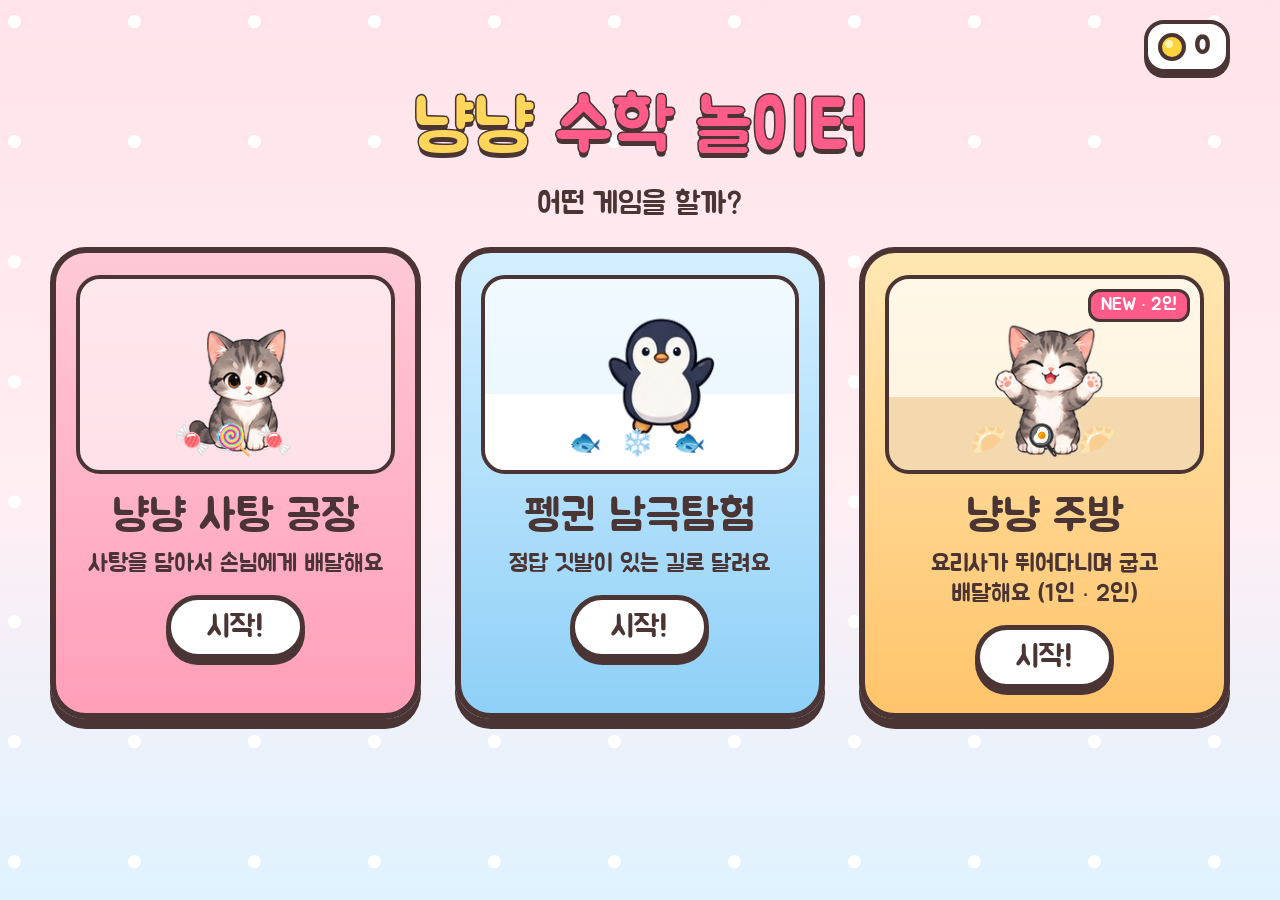
==== index.html @ a88ead6b "냥냥 주방: 요리사가 걸어 다니며 굽고 배달하는 실시간 주방으로 개편 - canvas 장면: 손님이 문으로 들어와 계산대에 앉아 말풍선으로 주문 → 먹고 나감 - 요리사(1P 냥이" ====
<!doctype html>
<html lang="ko">
<head>
  <meta charset="utf-8">
  <meta name="viewport" content="width=device-width, initial-scale=1, minimum-scale=1, maximum-scale=1, user-scalable=no, viewport-fit=cover">
  <meta name="theme-color" content="#ffe3ea">
  <meta name="apple-mobile-web-app-capable" content="yes">
  <title>냥냥 수학 놀이터</title>
  <link rel="preconnect" href="https://fonts.googleapis.com">
  <link rel="preconnect" href="https://fonts.gstatic.com" crossorigin>
  <link href="https://fonts.googleapis.com/css2?family=Jua&display=swap" rel="stylesheet">
  <style>
    :root {
      --ink: #4a3434;
      --pink: #ff8fab;
      --sky: #7cc8f8;
      --lemon: #ffd65c;
      --cream: #fff8ef;
      --font: 'Jua', 'Apple SD Gothic Neo', 'Malgun Gothic', 'Noto Sans KR', sans-serif;
    }
    * { box-sizing: border-box; -webkit-tap-highlight-color: transparent; }
    html { -webkit-text-size-adjust: 100%; text-size-adjust: 100%; }
    body {
      margin: 0;
      min-height: 100vh;
      min-height: 100dvh;
      font-family: var(--font);
      color: var(--ink);
      background:
        radial-gradient(circle at 12% 18%, #fff 0 6px, transparent 7px) 0 0 / 120px 120px,
        linear-gradient(180deg, #ffe3ea 0%, #ffeef3 55%, #dff3ff 100%);
      display: flex;
      flex-direction: column;
      align-items: center;
      padding: max(20px, env(safe-area-inset-top)) max(16px, env(safe-area-inset-right)) max(24px, env(safe-area-inset-bottom)) max(16px, env(safe-area-inset-left));
      user-select: none;
      -webkit-user-select: none;
    }
    header { width: min(1180px, 100%); display: flex; align-items: center; justify-content: flex-end; }
    .coins {
      display: inline-flex; align-items: center; gap: 8px;
      background: #fff; border: 4px solid var(--ink); border-radius: 20px;
      box-shadow: 0 5px 0 var(--ink);
      padding: 6px 16px 6px 10px; font-size: 26px;
    }
    .coin { width: 28px; height: 28px; border-radius: 50%; border: 4px solid var(--ink);
      background: radial-gradient(circle at 35% 35%, #fff4b0 0 22%, #ffd23f 23% 100%); }
    h1 {
      margin: 10px 0 2px;
      font-size: clamp(40px, 9vw, 72px);
      font-weight: normal;
      color: #ff5c8a;
      -webkit-text-stroke: 3px var(--ink);
      paint-order: stroke fill;
      text-shadow: 0 5px 0 var(--ink);
      text-align: center;
      text-wrap: balance;
    }
    h1 span { color: var(--lemon); }
    .sub { font-size: clamp(20px, 4.5vw, 30px); margin: 10px 0 24px; text-align: center; }
    .cards {
      width: min(1180px, 100%);
      display: grid;
      grid-template-columns: repeat(auto-fit, minmax(min(100%, 300px), 1fr));
      gap: clamp(18px, 4vw, 34px);
    }
    .card {
      display: flex; flex-direction: column; align-items: center;
      text-decoration: none; color: var(--ink);
      border: 6px solid var(--ink);
      border-radius: 36px;
      box-shadow: 0 10px 0 var(--ink);
      padding: 22px 20px 24px;
      transition: transform .08s, box-shadow .08s;
      min-width: 0;
    }
    .card:active { transform: translateY(8px); box-shadow: 0 2px 0 var(--ink); }
    .card:focus-visible { outline: 5px solid #fff; outline-offset: 4px; }
    .card.candy { background: linear-gradient(180deg, #ffc9d6, #ff9fb8); }
    .card.penguin { background: linear-gradient(180deg, #d4efff, #8fd0f7); }
    .card.kitchen { background: linear-gradient(180deg, #ffe7b3, #ffc46b); }
    .art {
      width: 100%; max-width: 320px; aspect-ratio: 16 / 10;
      background: rgba(255, 255, 255, .6);
      border: 4px solid var(--ink); border-radius: 24px;
      display: grid; place-items: center;
      overflow: hidden;
      position: relative;
    }
    .cat {
      width: 149px; height: 163px;   /* 시트 165×181 칸(앉은 모습, 2행 0번)을 0.9배 */
      background: url(assets/sprites/cat.png?v=8) 0 -163px / 891px 652px no-repeat;
      animation: bob 1.6s ease-in-out infinite;
    }
    .candies { position: absolute; inset: auto 0 10px; text-align: center; font-size: 30px; letter-spacing: 4px; }
    .card h2 { margin: 16px 0 4px; font-size: clamp(32px, 7vw, 44px); font-weight: normal; text-align: center; }
    .card p { margin: 0; font-size: clamp(18px, 4vw, 24px); text-align: center; text-wrap: balance; word-break: keep-all; }
    .play {
      margin-top: 16px;
      background: #fff; border: 5px solid var(--ink); border-radius: 999px;
      box-shadow: 0 6px 0 var(--ink);
      padding: 8px 36px; font-size: 30px;
    }
    .peng {
      width: 158px; height: 157px;   /* 펭귄 시트 166×165 칸(정면 만세, 2행 0번)을 0.95배 */
      background: url(assets/sprites/penguin.png?v=8) 0 -157px / 946px 941px no-repeat;
      animation: bob 1s ease-in-out infinite;
    }
    .snow { position: absolute; inset: auto 0 10px; text-align: center; font-size: 26px; letter-spacing: 6px; }
    .card.penguin .art { background: linear-gradient(180deg, rgba(255,255,255,.7) 60%, #ffffff 60%); }
    .chef-cat {
      width: 149px; height: 163px;   /* 고양이 시트 만세(3행 3번)를 0.9배 */
      background: url(assets/sprites/cat.png?v=8) -445.5px -325.8px / 891px 652px no-repeat;
      animation: bob 1.2s ease-in-out infinite;
    }
    .dumplings { position: absolute; inset: auto 0 10px; text-align: center; font-size: 30px; letter-spacing: 4px; }
    .card.kitchen .art { background: linear-gradient(180deg, rgba(255,255,255,.7) 62%, #f3d9ad 62%); }
    .new { position: absolute; top: 10px; right: 10px; background: #ff5c8a; color: #fff; border: 3px solid var(--ink); border-radius: 12px; padding: 2px 10px; font-size: 18px; }
    @keyframes bob { 50% { transform: translateY(-8px); } }
    @media (prefers-reduced-motion: reduce) { .cat, .peng, .chef-cat { animation: none; } }
  </style>
</head>
<body>
  <header>
    <div class="coins" aria-label="모은 코인"><span class="coin"></span><b id="coin-count">0</b></div>
  </header>
  <h1><span>냥냥</span> 수학 놀이터</h1>
  <p class="sub">어떤 게임을 할까?</p>

  <main class="cards">
    <a class="card candy" href="candy.html">
      <div class="art"><div class="cat" role="img" aria-label="고양이 냥이"></div><div class="candies">🍬🍭🍬</div></div>
      <h2>냥냥 사탕 공장</h2>
      <p>사탕을 담아서 손님에게 배달해요</p>
      <span class="play">시작!</span>
    </a>

    <a class="card penguin" href="penguin.html">
      <div class="art">
        <div class="peng" role="img" aria-label="만세하는 펭귄"></div>
        <div class="snow">🐟 ❄️ 🐟</div>
      </div>
      <h2>펭귄 남극탐험</h2>
      <p>정답 깃발이 있는 길로 달려요</p>
      <span class="play">시작!</span>
    </a>

    <a class="card kitchen" href="kitchen.html">
      <div class="art">
        <div class="chef-cat" role="img" aria-label="신난 고양이 요리사"></div>
        <div class="dumplings">🥟 🍳 🥟</div>
        <span class="new">NEW · 2인</span>
      </div>
      <h2>냥냥 주방</h2>
      <p>요리사가 뛰어다니며 굽고 배달해요 (1인 · 2인)</p>
      <span class="play">시작!</span>
    </a>
  </main>

  <script>
    try { document.getElementById('coin-count').textContent = JSON.parse(localStorage.getItem('nyang.coins')) || 0; } catch (e) { /* 저장소 없음 */ }
  </script>
</body>
</html>
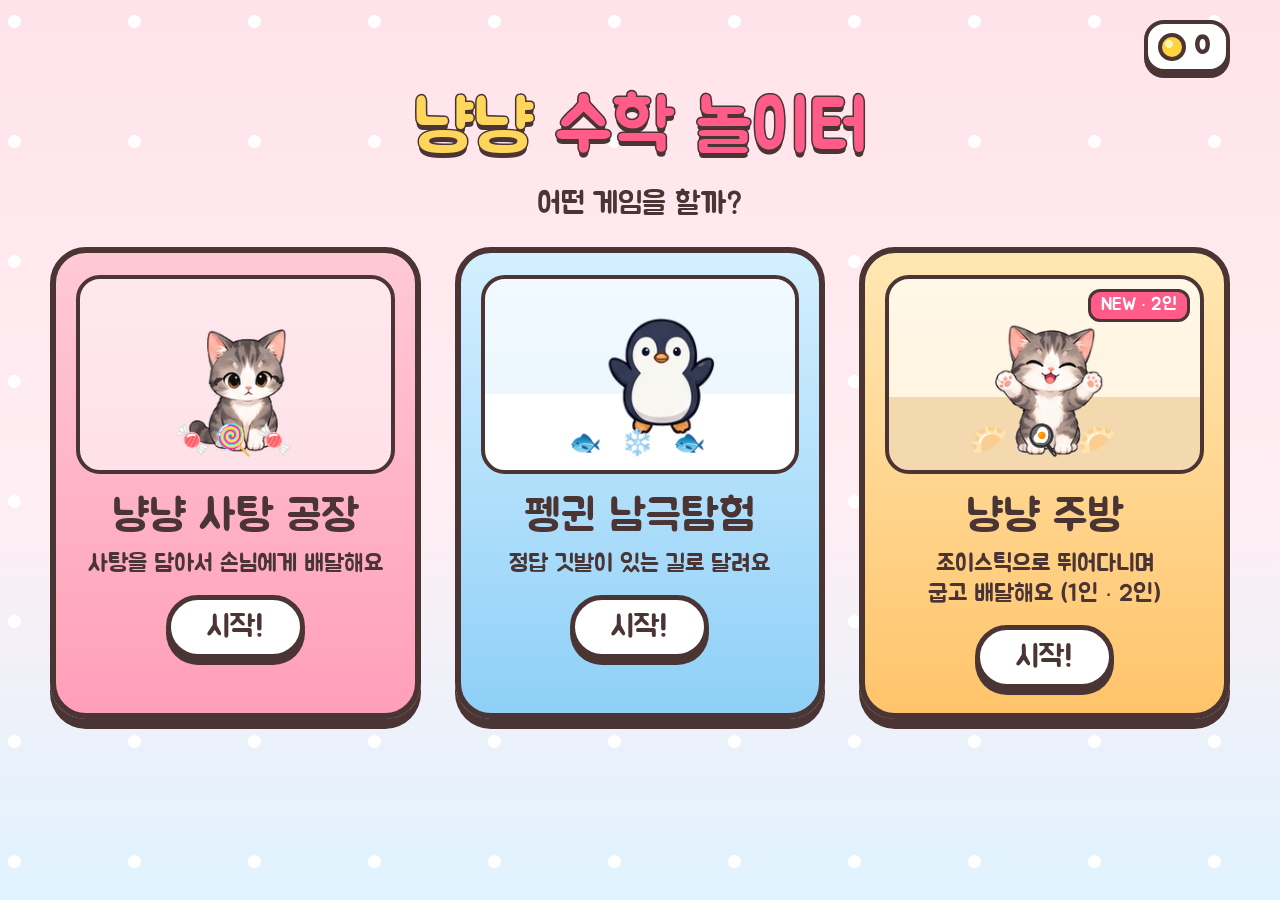
==== commit 1c9a688f: "냥냥 주방: 떠다니는 조이스틱으로 이동, 가까이 가야 누를 수 있게 - 화면 아무 곳이나 꾹 누르면 그 자리에 조이스틱 → 밀면 요리사가 걷고(많이 밀수록 빠르게), 떼면 사라짐 " ====
--- a/index.html
+++ b/index.html
@@ -152,7 +152,7 @@
         <span class="new">NEW · 2인</span>
       </div>
       <h2>냥냥 주방</h2>
-      <p>요리사가 뛰어다니며 굽고 배달해요 (1인 · 2인)</p>
+      <p>조이스틱으로 뛰어다니며 굽고 배달해요 (1인 · 2인)</p>
       <span class="play">시작!</span>
     </a>
   </main>
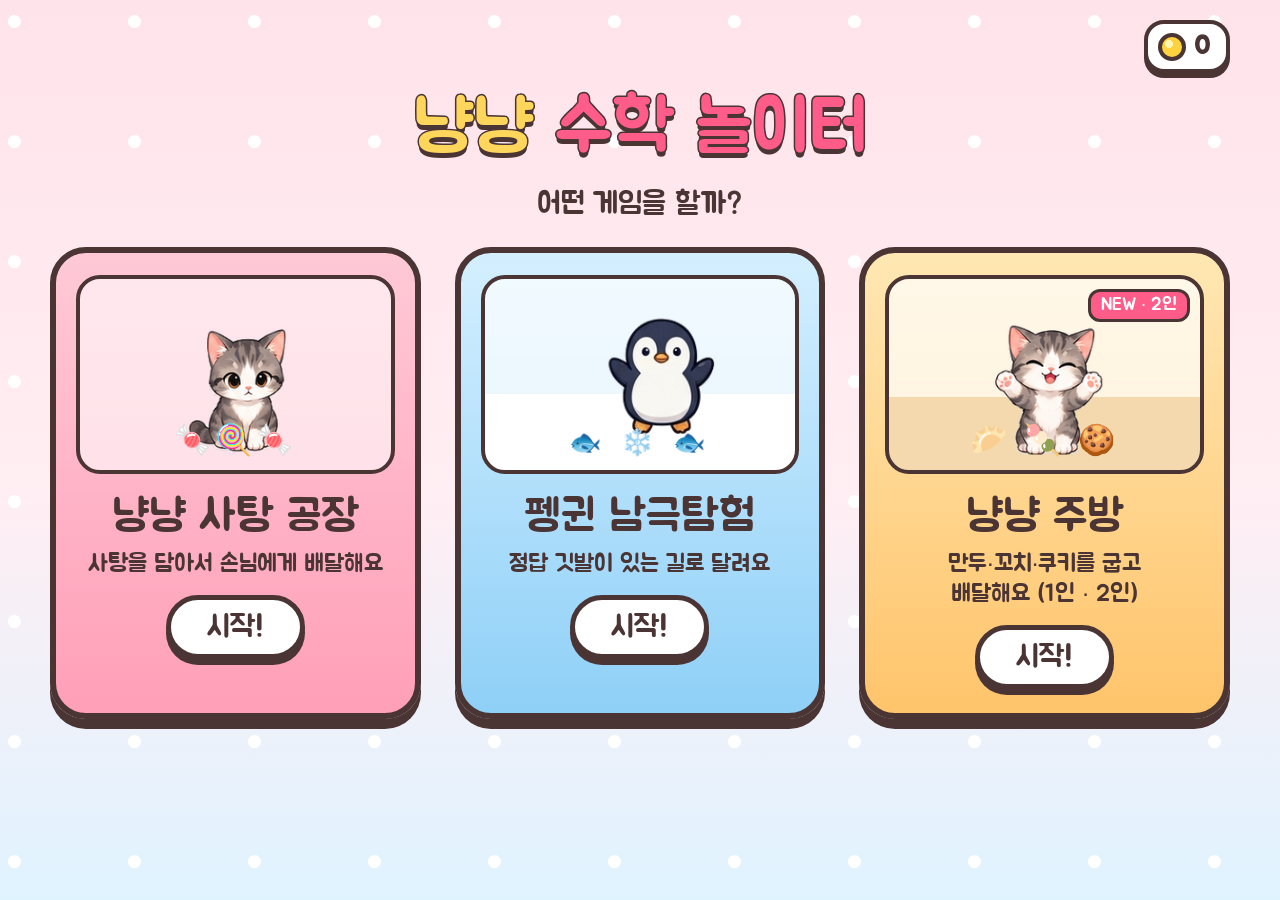
==== commit 8d0c7d77: "냥냥 주방: 레시피 3종 + 그림 주문 + 척척 보너스 + 레시피 열기 - 레시피: 🥟 만두(1·5개씩, 팬) · 🍡 꼬치(1·10알 꼬치, 석쇠) · 🍪 쿠키(1·2개 짝, 오븐" ====
--- a/index.html
+++ b/index.html
@@ -148,11 +148,11 @@
     <a class="card kitchen" href="kitchen.html">
       <div class="art">
         <div class="chef-cat" role="img" aria-label="신난 고양이 요리사"></div>
-        <div class="dumplings">🥟 🍳 🥟</div>
+        <div class="dumplings">🥟 🍡 🍪</div>
         <span class="new">NEW · 2인</span>
       </div>
       <h2>냥냥 주방</h2>
-      <p>조이스틱으로 뛰어다니며 굽고 배달해요 (1인 · 2인)</p>
+      <p>만두·꼬치·쿠키를 굽고 배달해요 (1인 · 2인)</p>
       <span class="play">시작!</span>
     </a>
   </main>
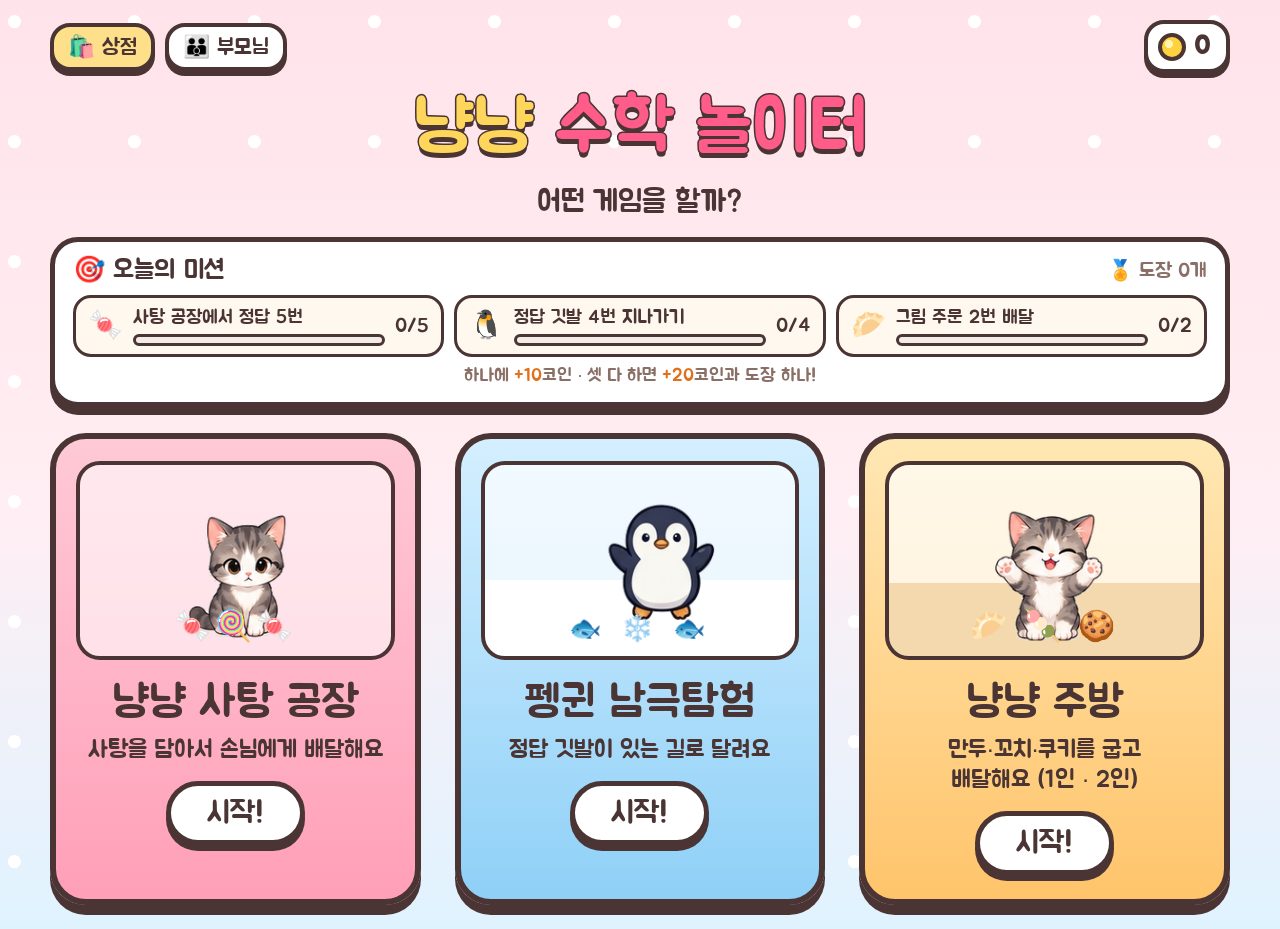
==== commit 14799d05: "상점 · 오늘의 미션 · 다시 도전 · 부모님 보기 + 주방 단체/거스름돈/대왕 손님 + 마무리 점검 공용 (기기 저장, localStorage) - src/save.js: 저장 " ====
--- a/index.html
+++ b/index.html
@@ -15,11 +15,13 @@
       --pink: #ff8fab;
       --sky: #7cc8f8;
       --lemon: #ffd65c;
+      --mint: #7fdcae;
       --cream: #fff8ef;
       --font: 'Jua', 'Apple SD Gothic Neo', 'Malgun Gothic', 'Noto Sans KR', sans-serif;
     }
     * { box-sizing: border-box; -webkit-tap-highlight-color: transparent; }
     html { -webkit-text-size-adjust: 100%; text-size-adjust: 100%; }
+    [hidden] { display: none !important; }
     body {
       margin: 0;
       min-height: 100vh;
@@ -36,15 +38,21 @@
       user-select: none;
       -webkit-user-select: none;
     }
-    header { width: min(1180px, 100%); display: flex; align-items: center; justify-content: flex-end; }
-    .coins {
+    body.modal-open { overflow: hidden; }
+    button { font-family: var(--font); color: var(--ink); cursor: pointer; }
+    header { width: min(1180px, 100%); display: flex; align-items: center; gap: 10px; }
+    .hbtn, .coins {
       display: inline-flex; align-items: center; gap: 8px;
       background: #fff; border: 4px solid var(--ink); border-radius: 20px;
       box-shadow: 0 5px 0 var(--ink);
-      padding: 6px 16px 6px 10px; font-size: 26px;
-    }
+      padding: 6px 14px; font-size: 22px;
+    }
+    .hbtn:active { transform: translateY(4px); box-shadow: 0 1px 0 var(--ink); }
+    .hbtn.shop { background: #ffe08a; }
+    .coins { margin-left: auto; padding: 6px 16px 6px 10px; font-size: 26px; }
     .coin { width: 28px; height: 28px; border-radius: 50%; border: 4px solid var(--ink);
       background: radial-gradient(circle at 35% 35%, #fff4b0 0 22%, #ffd23f 23% 100%); }
+    .coins.bump { animation: bump .45s; }
     h1 {
       margin: 10px 0 2px;
       font-size: clamp(40px, 9vw, 72px);
@@ -57,7 +65,30 @@
       text-wrap: balance;
     }
     h1 span { color: var(--lemon); }
-    .sub { font-size: clamp(20px, 4.5vw, 30px); margin: 10px 0 24px; text-align: center; }
+    .sub { font-size: clamp(20px, 4.5vw, 30px); margin: 8px 0 16px; text-align: center; }
+
+    /* 오늘의 미션 */
+    .missions {
+      width: min(1180px, 100%);
+      background: #fff; border: 5px solid var(--ink); border-radius: 28px; box-shadow: 0 8px 0 var(--ink);
+      padding: 12px 18px 14px; margin-bottom: 26px;
+    }
+    .missions h2 { margin: 0 0 8px; font-size: 26px; font-weight: normal; display: flex; align-items: center; gap: 10px; }
+    .missions h2 small { margin-left: auto; font-size: 20px; color: #8a6f66; }
+    .missions ul { list-style: none; margin: 0; padding: 0; display: grid; grid-template-columns: repeat(auto-fit, minmax(min(100%, 300px), 1fr)); gap: 10px; }
+    .missions li {
+      display: grid; grid-template-columns: auto 1fr auto; align-items: center; gap: 4px 10px;
+      background: #fff8ef; border: 3px solid var(--ink); border-radius: 18px; padding: 8px 12px; font-size: 19px;
+    }
+    .missions li .ic { font-size: 28px; grid-row: span 2; }
+    .missions li .bar { grid-column: 2; height: 12px; border: 3px solid var(--ink); border-radius: 8px; background: #f3ece6; overflow: hidden; }
+    .missions li .bar i { display: block; height: 100%; background: var(--mint); }
+    .missions li .num { grid-row: span 2; font-size: 20px; }
+    .missions li.done { background: #e8fff1; }
+    .missions li.done .num { font-size: 28px; }
+    .missions .foot { margin: 8px 0 0; font-size: 18px; color: #8a6f66; text-align: center; }
+    .missions .foot b { color: #e0701a; font-weight: normal; }
+
     .cards {
       width: min(1180px, 100%);
       display: grid;
@@ -87,12 +118,27 @@
       overflow: hidden;
       position: relative;
     }
+    /* 캐릭터 (시트 한 칸을 CSS 로) + 위에 상점 모자를 그리는 캔버스 */
+    .char { position: relative; animation: bob 1.6s ease-in-out infinite; }
+    .char .hat-layer { position: absolute; left: -40px; top: -70px; width: calc(100% + 80px); height: calc(100% + 70px); pointer-events: none; }
     .cat {
       width: 149px; height: 163px;   /* 시트 165×181 칸(앉은 모습, 2행 0번)을 0.9배 */
       background: url(assets/sprites/cat.png?v=8) 0 -163px / 891px 652px no-repeat;
-      animation: bob 1.6s ease-in-out infinite;
-    }
-    .candies { position: absolute; inset: auto 0 10px; text-align: center; font-size: 30px; letter-spacing: 4px; }
+    }
+    .peng {
+      width: 158px; height: 157px;   /* 펭귄 시트 166×165 칸(정면 만세, 2행 0번)을 0.95배 */
+      background: url(assets/sprites/penguin.png?v=8) 0 -157px / 946px 941px no-repeat;
+    }
+    .chef-cat {
+      width: 149px; height: 163px;   /* 고양이 시트 만세(3행 3번)를 0.9배 */
+      background: url(assets/sprites/cat.png?v=8) -445.5px -325.8px / 891px 652px no-repeat;
+    }
+    .card.penguin .char { animation-duration: 1s; }
+    .card.kitchen .char { animation-duration: 1.2s; }
+    .candies, .dumplings { position: absolute; inset: auto 0 10px; text-align: center; font-size: 30px; letter-spacing: 4px; }
+    .snow { position: absolute; inset: auto 0 10px; text-align: center; font-size: 26px; letter-spacing: 6px; }
+    .card.penguin .art { background: linear-gradient(180deg, rgba(255,255,255,.7) 60%, #ffffff 60%); }
+    .card.kitchen .art { background: linear-gradient(180deg, rgba(255,255,255,.7) 62%, #f3d9ad 62%); }
     .card h2 { margin: 16px 0 4px; font-size: clamp(32px, 7vw, 44px); font-weight: normal; text-align: center; }
     .card p { margin: 0; font-size: clamp(18px, 4vw, 24px); text-align: center; text-wrap: balance; word-break: keep-all; }
     .play {
@@ -101,35 +147,89 @@
       box-shadow: 0 6px 0 var(--ink);
       padding: 8px 36px; font-size: 30px;
     }
-    .peng {
-      width: 158px; height: 157px;   /* 펭귄 시트 166×165 칸(정면 만세, 2행 0번)을 0.95배 */
-      background: url(assets/sprites/penguin.png?v=8) 0 -157px / 946px 941px no-repeat;
-      animation: bob 1s ease-in-out infinite;
-    }
-    .snow { position: absolute; inset: auto 0 10px; text-align: center; font-size: 26px; letter-spacing: 6px; }
-    .card.penguin .art { background: linear-gradient(180deg, rgba(255,255,255,.7) 60%, #ffffff 60%); }
-    .chef-cat {
-      width: 149px; height: 163px;   /* 고양이 시트 만세(3행 3번)를 0.9배 */
-      background: url(assets/sprites/cat.png?v=8) -445.5px -325.8px / 891px 652px no-repeat;
-      animation: bob 1.2s ease-in-out infinite;
-    }
-    .dumplings { position: absolute; inset: auto 0 10px; text-align: center; font-size: 30px; letter-spacing: 4px; }
-    .card.kitchen .art { background: linear-gradient(180deg, rgba(255,255,255,.7) 62%, #f3d9ad 62%); }
-    .new { position: absolute; top: 10px; right: 10px; background: #ff5c8a; color: #fff; border: 3px solid var(--ink); border-radius: 12px; padding: 2px 10px; font-size: 18px; }
+
+    /* 창 (상점 · 부모님) */
+    .modal { position: fixed; inset: 0; z-index: 20; background: rgba(74, 52, 52, .45); display: grid; place-items: center; padding: 14px; }
+    .sheet {
+      position: relative; width: min(680px, 100%); max-height: calc(100dvh - 28px); overflow: auto;
+      background: var(--cream); border: 6px solid var(--ink); border-radius: 32px; box-shadow: 0 10px 0 var(--ink);
+      padding: 16px 18px 20px; animation: popin .35s cubic-bezier(.3, 1.6, .5, 1);
+    }
+    .sheet h2 { margin: 0 0 10px; font-size: 32px; font-weight: normal; text-align: center; }
+    .sheet h3 { margin: 16px 0 8px; font-size: 22px; font-weight: normal; }
+    .close {
+      position: absolute; top: 10px; right: 10px; width: 48px; height: 48px;
+      border: 4px solid var(--ink); border-radius: 50%; background: #fff; box-shadow: 0 4px 0 var(--ink); font-size: 24px;
+    }
+    .preview { display: flex; align-items: center; justify-content: center; gap: 16px; background: #fff; border: 4px solid var(--ink); border-radius: 22px; padding: 6px; }
+    .preview canvas { width: 300px; height: 150px; max-width: 70%; }
+    .wallet { font-size: 26px; margin: 0; white-space: nowrap; }
+    .tabs { display: flex; gap: 10px; justify-content: center; margin: 12px 0; }
+    .tabs button { border: 4px solid var(--ink); border-radius: 999px; background: #fff; padding: 6px 18px; font-size: 22px; opacity: .55; white-space: nowrap; }
+    .tabs button[aria-selected="true"] { background: var(--lemon); opacity: 1; }
+    .items { display: grid; grid-template-columns: repeat(auto-fill, minmax(124px, 1fr)); gap: 10px; }
+    .item {
+      background: #fff; border: 4px solid var(--ink); border-radius: 18px; padding: 6px 6px 8px;
+      display: flex; flex-direction: column; align-items: center; gap: 2px; font-size: 18px;
+    }
+    .item canvas { width: 96px; height: 72px; }
+    .item .price { font-size: 17px; color: #8a6f66; }
+    .item.sel { box-shadow: 0 0 0 5px var(--lemon); }
+    .item.on { background: #e8fff1; }
+    .buybar { display: flex; flex-direction: column; align-items: center; gap: 8px; margin-top: 14px; }
+    .buybar .msg { margin: 0; font-size: 22px; text-align: center; min-height: 28px; }
+    .buybar .msg b { color: #e0701a; font-weight: normal; font-size: 28px; }
+    .act {
+      border: 5px solid var(--ink); border-radius: 999px; box-shadow: 0 6px 0 var(--ink);
+      background: var(--pink); padding: 10px 30px; font-size: 26px;
+    }
+    .act:disabled { background: #eee6e0; color: #9c8b82; box-shadow: 0 6px 0 #9c8b82; border-color: #9c8b82; }
+    .act:not(:disabled):active { transform: translateY(5px); box-shadow: 0 1px 0 var(--ink); }
+
+    /* 부모님 보기 */
+    .acc { display: grid; gap: 6px; }
+    .acc .row { display: grid; grid-template-columns: 90px 1fr 120px; align-items: center; gap: 10px; font-size: 19px; }
+    .acc .bar { height: 16px; border: 3px solid var(--ink); border-radius: 9px; background: #f3ece6; overflow: hidden; }
+    .acc .bar i { display: block; height: 100%; background: var(--sky); }
+    .missed { margin: 0; padding-left: 26px; font-size: 20px; line-height: 1.55; }
+    .missed small { color: #8a6f66; font-size: 16px; }
+    .note { font-size: 17px; color: #8a6f66; }
+    .danger { border: 4px solid var(--ink); border-radius: 999px; background: #fff; padding: 6px 18px; font-size: 18px; }
+
     @keyframes bob { 50% { transform: translateY(-8px); } }
-    @media (prefers-reduced-motion: reduce) { .cat, .peng, .chef-cat { animation: none; } }
+    @keyframes popin { from { transform: scale(.5); opacity: 0; } to { transform: scale(1); opacity: 1; } }
+    @keyframes bump { 40% { transform: scale(1.18); } }
+    @media (prefers-reduced-motion: reduce) { .char { animation: none; } }
+    @media (max-width: 520px) {
+      .hbtn { font-size: 18px; padding: 5px 10px; }
+      .tabs button { font-size: 18px; padding: 5px 12px; }
+      .sheet { padding: 14px 12px 18px; }
+      .coins { font-size: 22px; }
+      .acc .row { grid-template-columns: 70px 1fr 96px; font-size: 17px; }
+    }
   </style>
 </head>
 <body>
   <header>
-    <div class="coins" aria-label="모은 코인"><span class="coin"></span><b id="coin-count">0</b></div>
+    <button class="hbtn shop" id="open-shop">🛍️ 상점</button>
+    <button class="hbtn" id="open-parent">👪 부모님</button>
+    <div class="coins" id="coins" aria-label="모은 코인"><span class="coin"></span><b id="coin-count">0</b></div>
   </header>
   <h1><span>냥냥</span> 수학 놀이터</h1>
   <p class="sub">어떤 게임을 할까?</p>
 
+  <section class="missions" aria-label="오늘의 미션">
+    <h2>🎯 오늘의 미션 <small id="stamps"></small></h2>
+    <ul id="mission-list"></ul>
+    <p class="foot" id="mission-foot"></p>
+  </section>
+
   <main class="cards">
     <a class="card candy" href="candy.html">
-      <div class="art"><div class="cat" role="img" aria-label="고양이 냥이"></div><div class="candies">🍬🍭🍬</div></div>
+      <div class="art">
+        <div class="char" data-sheet="cat" data-anim="groom" data-frame="0" data-scale="0.9"><div class="cat" role="img" aria-label="고양이 냥이"></div><canvas class="hat-layer"></canvas></div>
+        <div class="candies">🍬🍭🍬</div>
+      </div>
       <h2>냥냥 사탕 공장</h2>
       <p>사탕을 담아서 손님에게 배달해요</p>
       <span class="play">시작!</span>
@@ -137,7 +237,7 @@
 
     <a class="card penguin" href="penguin.html">
       <div class="art">
-        <div class="peng" role="img" aria-label="만세하는 펭귄"></div>
+        <div class="char" data-sheet="penguin" data-anim="row1" data-frame="0" data-scale="0.95"><div class="peng" role="img" aria-label="만세하는 펭귄"></div><canvas class="hat-layer"></canvas></div>
         <div class="snow">🐟 ❄️ 🐟</div>
       </div>
       <h2>펭귄 남극탐험</h2>
@@ -147,9 +247,8 @@
 
     <a class="card kitchen" href="kitchen.html">
       <div class="art">
-        <div class="chef-cat" role="img" aria-label="신난 고양이 요리사"></div>
+        <div class="char" data-sheet="cat" data-anim="happy" data-frame="3" data-scale="0.9"><div class="chef-cat" role="img" aria-label="신난 고양이 요리사"></div><canvas class="hat-layer"></canvas></div>
         <div class="dumplings">🥟 🍡 🍪</div>
-        <span class="new">NEW · 2인</span>
       </div>
       <h2>냥냥 주방</h2>
       <p>만두·꼬치·쿠키를 굽고 배달해요 (1인 · 2인)</p>
@@ -157,8 +256,54 @@
     </a>
   </main>
 
-  <script>
-    try { document.getElementById('coin-count').textContent = JSON.parse(localStorage.getItem('nyang.coins')) || 0; } catch (e) { /* 저장소 없음 */ }
+  <!-- 상점 -->
+  <div class="modal" id="shop" hidden>
+    <div class="sheet" role="dialog" aria-label="냥냥 상점">
+      <button class="close" aria-label="닫기">✕</button>
+      <h2>🛍️ 냥냥 상점</h2>
+      <div class="preview"><canvas id="preview" width="600" height="300"></canvas><p class="wallet">🪙 <b id="shop-coins">0</b></p></div>
+      <div class="tabs" role="tablist">
+        <button data-tab="hat" aria-selected="true">👒 모자</button>
+        <button data-tab="room" aria-selected="false">🏠 주방 꾸미기</button>
+      </div>
+      <div class="items" id="shop-items"></div>
+      <div class="buybar">
+        <p class="msg" id="shop-msg">갖고 싶은 걸 눌러 봐요!</p>
+        <button class="act" id="shop-action" hidden></button>
+      </div>
+    </div>
+  </div>
+
+  <!-- 부모님 보기 -->
+  <div class="modal" id="parent" hidden>
+    <div class="sheet" role="dialog" aria-label="부모님 보기">
+      <button class="close" aria-label="닫기">✕</button>
+      <h2>👪 부모님 보기</h2>
+      <h3>최근 정답률 <span class="note">(종류별 최근 30문제, 세 게임 합쳐서)</span></h3>
+      <div class="acc" id="acc"></div>
+      <h3>자주 틀린 문제</h3>
+      <ol class="missed" id="missed"></ol>
+      <p class="note" id="review-note"></p>
+      <h3>오늘의 미션</h3>
+      <p class="note" id="mission-note"></p>
+      <p class="note">기록은 이 기기(브라우저)에만 저장돼요. 인터넷 기록을 지우거나 다른 브라우저로 열면 따로 시작해요.</p>
+      <button class="danger" id="reset-learn">배움 기록 지우기 (코인·아이템은 그대로)</button>
+    </div>
+  </div>
+
+  <!-- 배포할 때 v 값을 올리면 모든 파일이 한꺼번에 새로 받아진다 -->
+  <script type="importmap">
+  {
+    "imports": {
+      "./src/audio.js": "./src/audio.js?v=20",
+      "./src/sprites.js": "./src/sprites.js?v=20",
+      "./src/save.js": "./src/save.js?v=20",
+      "./src/learn.js": "./src/learn.js?v=20",
+      "./src/missions.js": "./src/missions.js?v=20",
+      "./src/shop.js": "./src/shop.js?v=20"
+    }
+  }
   </script>
+  <script type="module" src="src/home.js?v=20"></script>
 </body>
 </html>
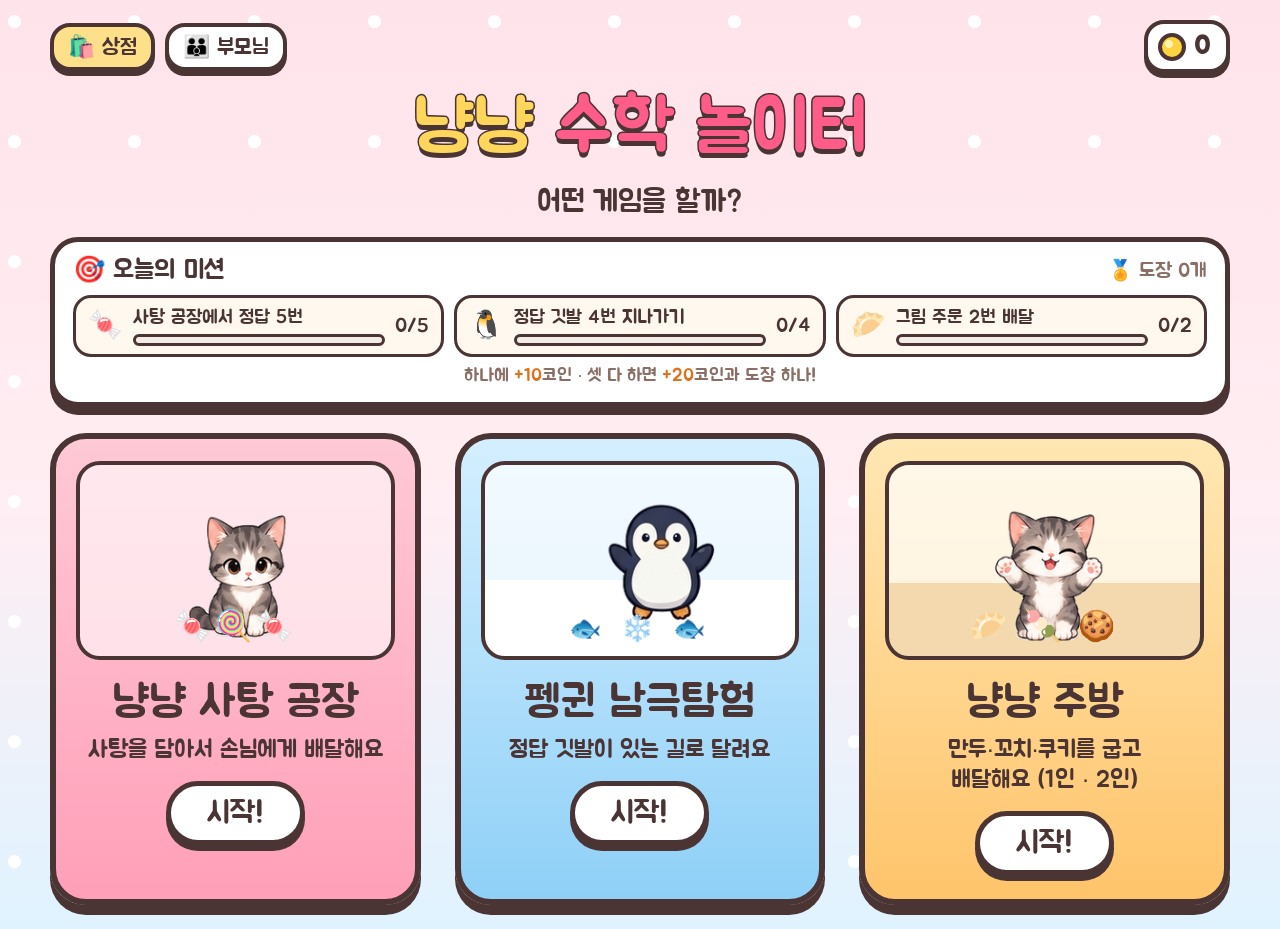
==== commit 92d871c5: "새 손님 판다 · 거북이 + 동물 그림 교체 + 손님 동작 (간식 들기 · 하트 · 반짝 · 긁적 · 꾸벅) 손님 - 판다 판돌이(대나무) · 거북이 엉금이(미역) 추가 → 손님 " ====
--- a/index.html
+++ b/index.html
@@ -123,15 +123,15 @@
     .char .hat-layer { position: absolute; left: -40px; top: -70px; width: calc(100% + 80px); height: calc(100% + 70px); pointer-events: none; }
     .cat {
       width: 149px; height: 163px;   /* 시트 165×181 칸(앉은 모습, 2행 0번)을 0.9배 */
-      background: url(assets/sprites/cat.png?v=8) 0 -163px / 891px 652px no-repeat;
+      background: url(assets/sprites/cat.png?v=9) 0 -163px / 891px 652px no-repeat;
     }
     .peng {
       width: 158px; height: 157px;   /* 펭귄 시트 166×165 칸(정면 만세, 2행 0번)을 0.95배 */
-      background: url(assets/sprites/penguin.png?v=8) 0 -157px / 946px 941px no-repeat;
+      background: url(assets/sprites/penguin.png?v=9) 0 -157px / 946px 941px no-repeat;
     }
     .chef-cat {
       width: 149px; height: 163px;   /* 고양이 시트 만세(3행 3번)를 0.9배 */
-      background: url(assets/sprites/cat.png?v=8) -445.5px -325.8px / 891px 652px no-repeat;
+      background: url(assets/sprites/cat.png?v=9) -445.5px -325.8px / 891px 652px no-repeat;
     }
     .card.penguin .char { animation-duration: 1s; }
     .card.kitchen .char { animation-duration: 1.2s; }
@@ -295,15 +295,15 @@
   <script type="importmap">
   {
     "imports": {
-      "./src/audio.js": "./src/audio.js?v=20",
-      "./src/sprites.js": "./src/sprites.js?v=20",
-      "./src/save.js": "./src/save.js?v=20",
-      "./src/learn.js": "./src/learn.js?v=20",
-      "./src/missions.js": "./src/missions.js?v=20",
-      "./src/shop.js": "./src/shop.js?v=20"
+      "./src/audio.js": "./src/audio.js?v=21",
+      "./src/sprites.js": "./src/sprites.js?v=21",
+      "./src/save.js": "./src/save.js?v=21",
+      "./src/learn.js": "./src/learn.js?v=21",
+      "./src/missions.js": "./src/missions.js?v=21",
+      "./src/shop.js": "./src/shop.js?v=21"
     }
   }
   </script>
-  <script type="module" src="src/home.js?v=20"></script>
+  <script type="module" src="src/home.js?v=21"></script>
 </body>
 </html>
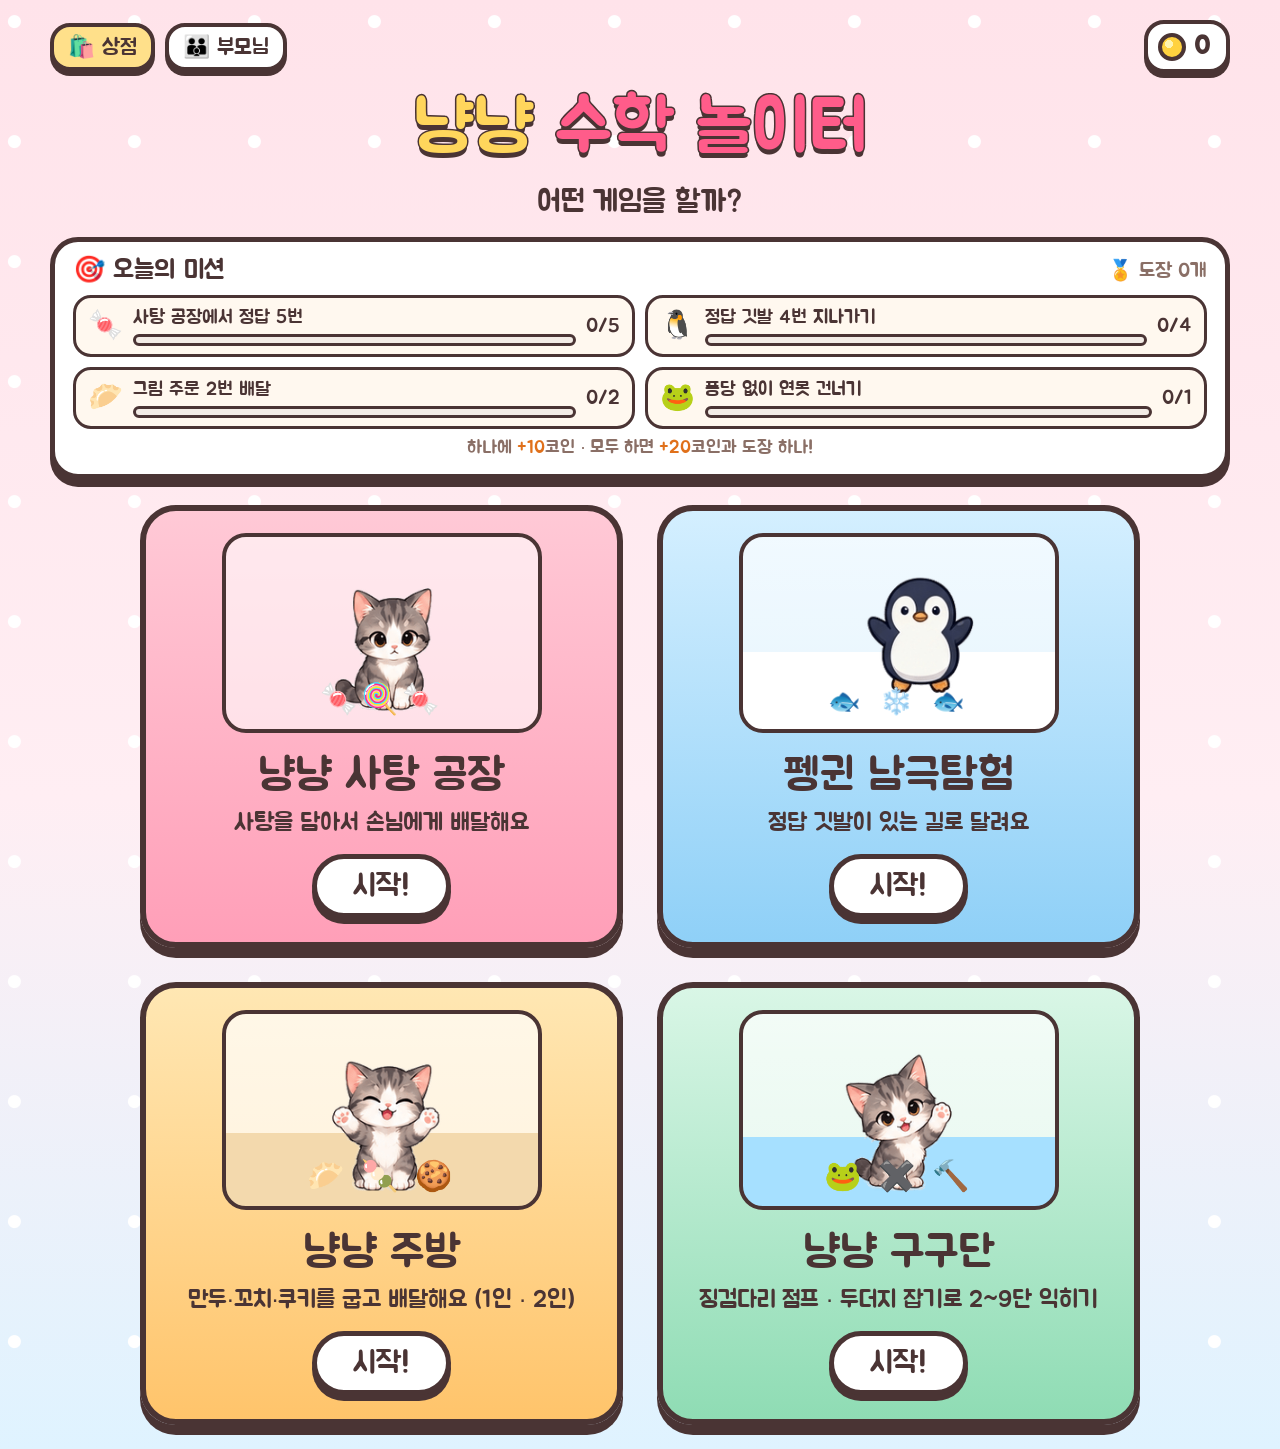
==== commit d9aae23f: "냥냥 구구단 모드 추가: 징검다리 점프 · 두더지 잡기 (2~9단 고르기) - 첫 화면에 네 번째 게임 카드 '냥냥 구구단' (gugudan.html). 넓은 화면은 2×2, 아주" ====
--- a/index.html
+++ b/index.html
@@ -95,6 +95,9 @@
       grid-template-columns: repeat(auto-fit, minmax(min(100%, 300px), 1fr));
       gap: clamp(18px, 4vw, 34px);
     }
+    /* 게임 4개: 태블릿 · 노트북은 2×2, 아주 넓은 화면은 한 줄 */
+    @media (min-width: 700px) { .cards { grid-template-columns: repeat(2, minmax(0, 1fr)); width: min(1000px, 100%); } .missions ul { grid-template-columns: repeat(2, minmax(0, 1fr)); } }
+    @media (min-width: 1500px) { .cards { grid-template-columns: repeat(4, minmax(0, 1fr)); width: min(1480px, 100%); } .card h2 { font-size: 38px; } .missions ul { grid-template-columns: repeat(4, minmax(0, 1fr)); } }
     .card {
       display: flex; flex-direction: column; align-items: center;
       text-decoration: none; color: var(--ink);
@@ -110,6 +113,8 @@
     .card.candy { background: linear-gradient(180deg, #ffc9d6, #ff9fb8); }
     .card.penguin { background: linear-gradient(180deg, #d4efff, #8fd0f7); }
     .card.kitchen { background: linear-gradient(180deg, #ffe7b3, #ffc46b); }
+    .card.gugudan { background: linear-gradient(180deg, #d9f6e6, #8fdcb4); }
+    .card.gugudan .art { background: linear-gradient(180deg, rgba(255,255,255,.7) 64%, #a6e0ff 64%); }
     .art {
       width: 100%; max-width: 320px; aspect-ratio: 16 / 10;
       background: rgba(255, 255, 255, .6);
@@ -133,9 +138,14 @@
       width: 149px; height: 163px;   /* 고양이 시트 만세(3행 3번)를 0.9배 */
       background: url(assets/sprites/cat.png?v=9) -445.5px -325.8px / 891px 652px no-repeat;
     }
+    .wave-cat {
+      width: 149px; height: 163px;   /* 고양이 시트 손 흔들기(3행 1번)를 0.9배 */
+      background: url(assets/sprites/cat.png?v=9) -148.5px -325.8px / 891px 652px no-repeat;
+    }
+    .card.gugudan .char { animation-duration: 1.4s; }
     .card.penguin .char { animation-duration: 1s; }
     .card.kitchen .char { animation-duration: 1.2s; }
-    .candies, .dumplings { position: absolute; inset: auto 0 10px; text-align: center; font-size: 30px; letter-spacing: 4px; }
+    .candies, .dumplings, .pond-art { position: absolute; inset: auto 0 10px; text-align: center; font-size: 30px; letter-spacing: 4px; }
     .snow { position: absolute; inset: auto 0 10px; text-align: center; font-size: 26px; letter-spacing: 6px; }
     .card.penguin .art { background: linear-gradient(180deg, rgba(255,255,255,.7) 60%, #ffffff 60%); }
     .card.kitchen .art { background: linear-gradient(180deg, rgba(255,255,255,.7) 62%, #f3d9ad 62%); }
@@ -195,6 +205,10 @@
     .missed small { color: #8a6f66; font-size: 16px; }
     .note { font-size: 17px; color: #8a6f66; }
     .danger { border: 4px solid var(--ink); border-radius: 999px; background: #fff; padding: 6px 18px; font-size: 18px; }
+    .gg-table { display: grid; grid-template-columns: 56px repeat(9, minmax(0, 1fr)); gap: 3px; font-size: 15px; }
+    .gg-table .rh { font-size: 17px; align-self: center; }
+    .gg-table i { font-style: normal; text-align: center; border-radius: 6px; padding: 3px 0; border: 2px solid rgba(74,52,52,.35); background: #fff; }
+    .gg-table i.try { background: #fff3b0; } .gg-table i.oops { background: #ffd1dc; } .gg-table i.star { background: #c8f0d8; }
 
     @keyframes bob { 50% { transform: translateY(-8px); } }
     @keyframes popin { from { transform: scale(.5); opacity: 0; } to { transform: scale(1); opacity: 1; } }
@@ -254,6 +268,16 @@
       <p>만두·꼬치·쿠키를 굽고 배달해요 (1인 · 2인)</p>
       <span class="play">시작!</span>
     </a>
+
+    <a class="card gugudan" href="gugudan.html">
+      <div class="art">
+        <div class="char" data-sheet="cat" data-anim="happy" data-frame="1" data-scale="0.9"><div class="wave-cat" role="img" aria-label="손 흔드는 고양이"></div><canvas class="hat-layer"></canvas></div>
+        <div class="pond-art">🐸 ✖️ 🔨</div>
+      </div>
+      <h2>냥냥 구구단</h2>
+      <p>징검다리 점프 · 두더지 잡기로 2~9단 익히기</p>
+      <span class="play">시작!</span>
+    </a>
   </main>
 
   <!-- 상점 -->
@@ -279,11 +303,14 @@
     <div class="sheet" role="dialog" aria-label="부모님 보기">
       <button class="close" aria-label="닫기">✕</button>
       <h2>👪 부모님 보기</h2>
-      <h3>최근 정답률 <span class="note">(종류별 최근 30문제, 세 게임 합쳐서)</span></h3>
+      <h3>최근 정답률 <span class="note">(종류별 최근 30문제, 모든 게임 합쳐서)</span></h3>
       <div class="acc" id="acc"></div>
       <h3>자주 틀린 문제</h3>
       <ol class="missed" id="missed"></ol>
       <p class="note" id="review-note"></p>
+      <h3>구구단 익힘표 <span class="note">(한 번에 3번 연속 맞히면 ⭐)</span></h3>
+      <div class="gg-table" id="gg-table"></div>
+      <p class="note" id="gg-note"></p>
       <h3>오늘의 미션</h3>
       <p class="note" id="mission-note"></p>
       <p class="note">기록은 이 기기(브라우저)에만 저장돼요. 인터넷 기록을 지우거나 다른 브라우저로 열면 따로 시작해요.</p>
@@ -295,15 +322,16 @@
   <script type="importmap">
   {
     "imports": {
-      "./src/audio.js": "./src/audio.js?v=21",
-      "./src/sprites.js": "./src/sprites.js?v=21",
-      "./src/save.js": "./src/save.js?v=21",
-      "./src/learn.js": "./src/learn.js?v=21",
-      "./src/missions.js": "./src/missions.js?v=21",
-      "./src/shop.js": "./src/shop.js?v=21"
+      "./src/audio.js": "./src/audio.js?v=23",
+      "./src/sprites.js": "./src/sprites.js?v=23",
+      "./src/save.js": "./src/save.js?v=23",
+      "./src/learn.js": "./src/learn.js?v=23",
+      "./src/missions.js": "./src/missions.js?v=23",
+      "./src/gugudan/facts.js": "./src/gugudan/facts.js?v=23",
+      "./src/shop.js": "./src/shop.js?v=23"
     }
   }
   </script>
-  <script type="module" src="src/home.js?v=21"></script>
+  <script type="module" src="src/home.js?v=23"></script>
 </body>
 </html>
